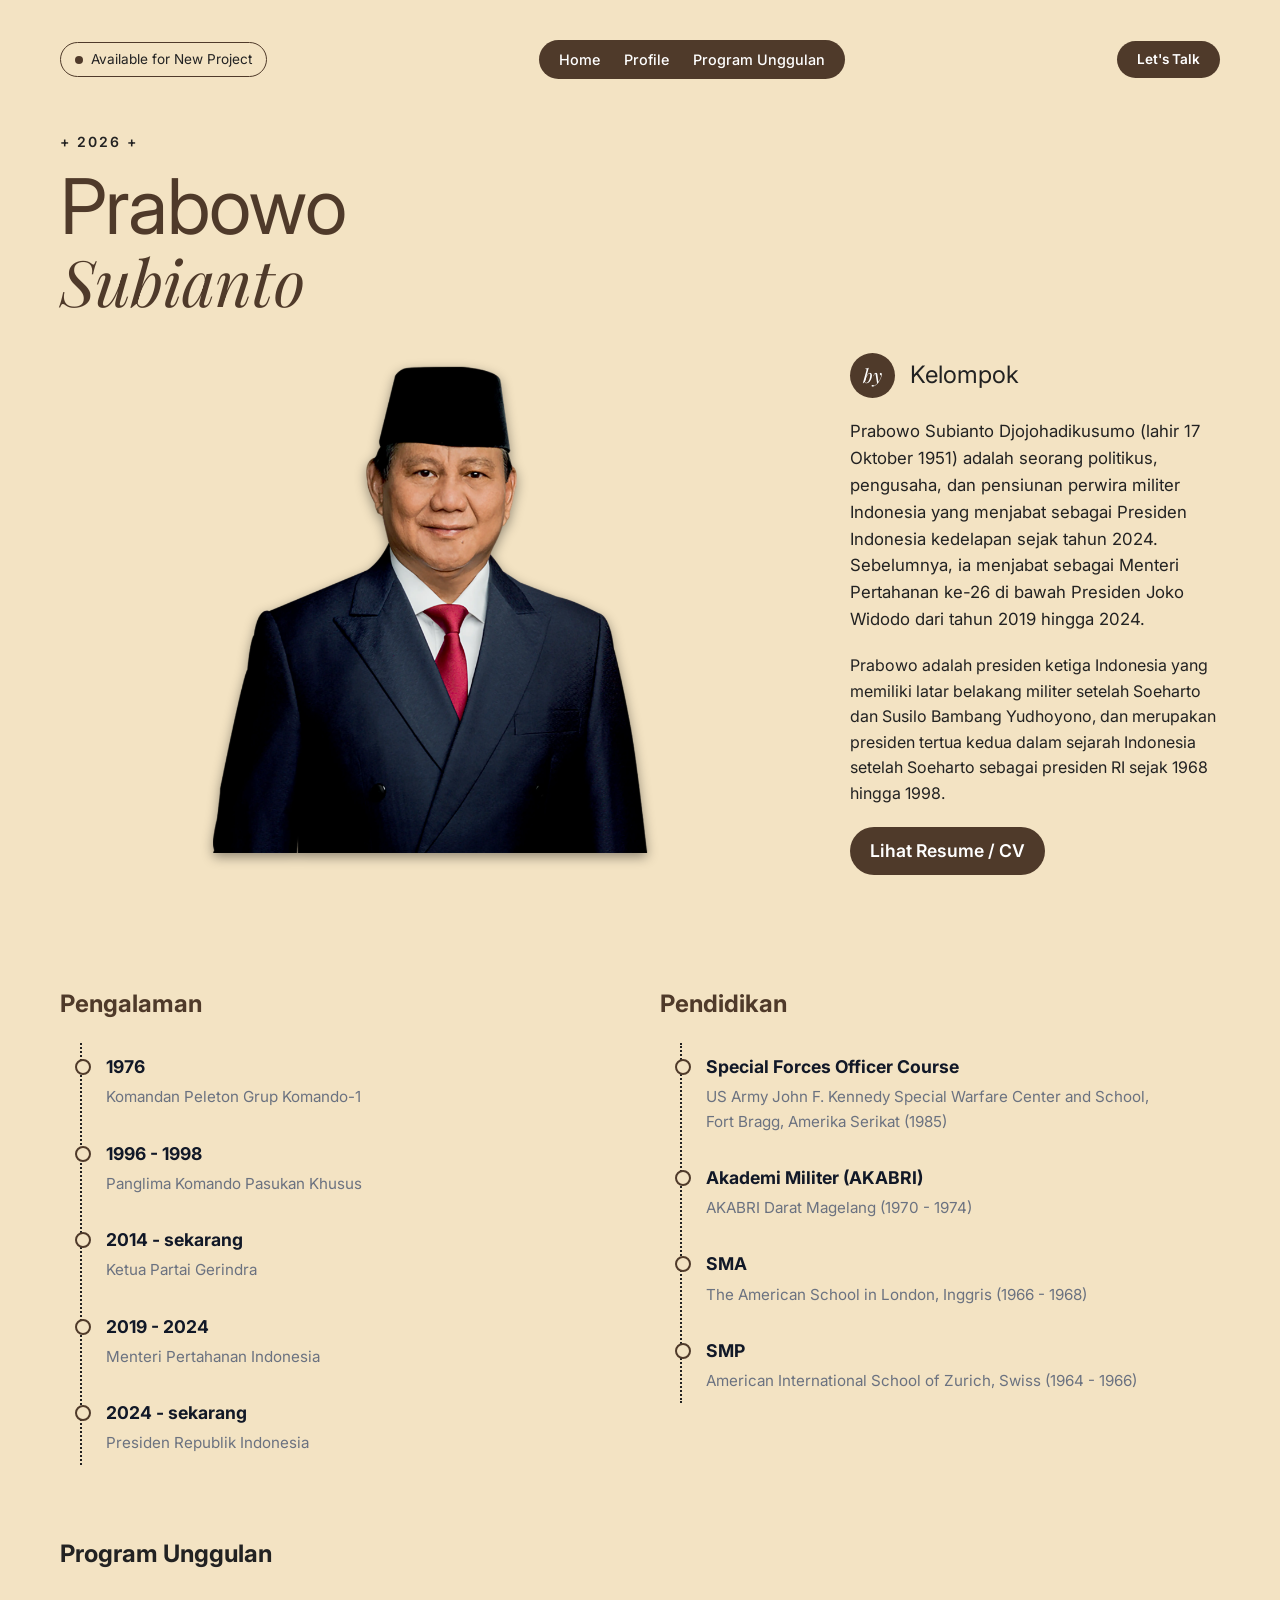
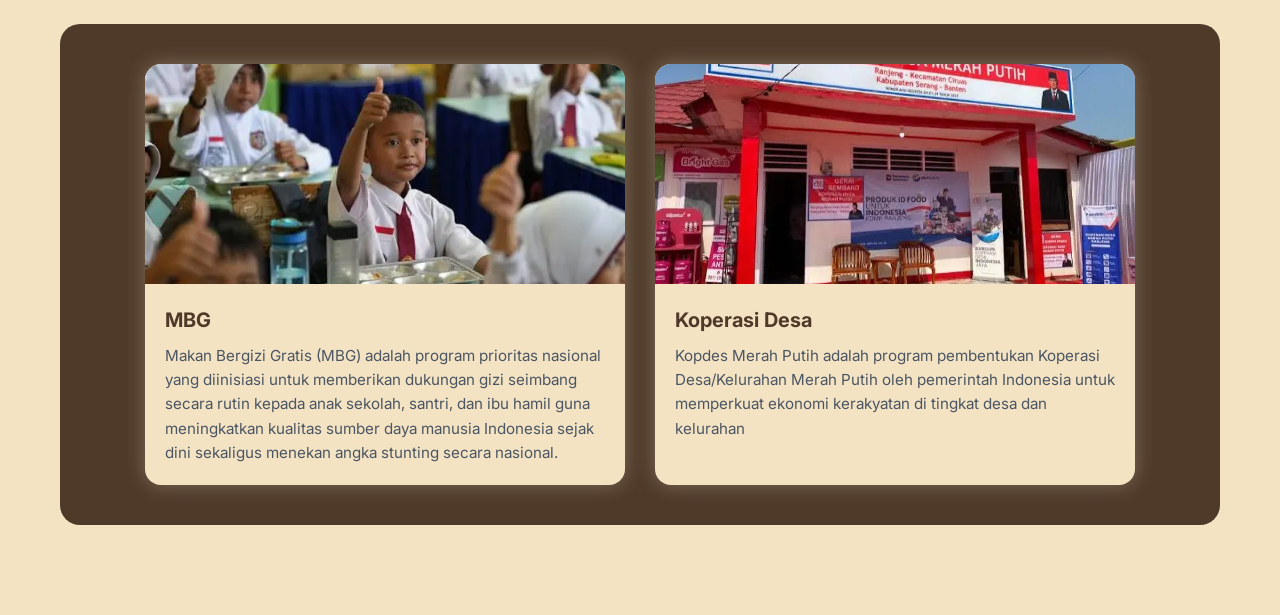
==== index.html @ b6dff0e6 "Melakukan Uploud File Semua Kebutuhan Website telah diuploud" ====
<!DOCTYPE html>
<html lang="id">

<head>
    <meta charset="UTF-8">
    <meta name="viewport" content="width=device-width, initial-scale=1.0">
    <title>Kelompok Prabowo</title>
    <link rel="stylesheet" href="assets/css/style.css">
</head>

<body>
    <div class="landing-container">
        <header class="header">
            <nav class="nav-container">
                <div class="nav-status">
                    <span class="dot"></span>
                    Available for New Project
                </div>

                <div class="nav-menu nav-menu-btn">
                    <a href="#prabowo">Home</a>
                    <a href="#profile">Profile</a>
                    <a href="#program_unggulan">Program Unggulan</a>
                </div>
                <a href="   https://www.instagram.com/prabowo/?hl=id" target="_blank" class="nav-btn">
                    Let's Talk
                </a>
            </nav>
            <div>
                <span class="year">+ 2026 +</span>
                <h1 class="title">Prabowo</h1>
                <h2 class="subtitle">Subianto</h2>
            </div>

        </header>

        <main class="main-content">
            <div class="image-section">
                <img src="assets/img/foto prabowo.webp"  loading="lazy" id="prabowo" alt="Gagal Load" class="hero-image">

            </div>

            <div class="info-section">
                <div class="author-info">
                    <div class="badge">by</div>
                    <h3 class="author-name">Kelompok</h3>
                </div>
                <p class="description">
                    Prabowo Subianto Djojohadikusumo (lahir 17 Oktober 1951) adalah seorang politikus, pengusaha, dan
                    pensiunan perwira militer Indonesia yang menjabat sebagai Presiden Indonesia kedelapan sejak tahun
                    2024. Sebelumnya, ia menjabat sebagai Menteri Pertahanan ke-26 di bawah Presiden Joko Widodo dari
                    tahun 2019 hingga 2024.
                </p>

                <p>Prabowo adalah presiden ketiga Indonesia yang memiliki latar belakang militer setelah Soeharto dan
                    Susilo Bambang Yudhoyono, dan merupakan presiden tertua kedua dalam sejarah Indonesia setelah
                    Soeharto sebagai presiden RI sejak 1968 hingga 1998.</p>

                <a href="cv.html" class="nav-btn" id="resume">Lihat Resume / CV</a>
            </div>

            <div id="profile">
                <div class="data-1">
                    <div class="experience">
                        <h2>Pengalaman</h2>
                        <div class="timeline">
                            <div class="timeline-item">
                                <div class="timeline-title">1976</div>
                                <div class="timeline-desc">Komandan Peleton Grup Komando-1</div>
                            </div>

                            <div class="timeline-item">
                                <div class="timeline-title">1996 - 1998</div>
                                <div class="timeline-desc">Panglima Komando Pasukan Khusus</div>
                            </div>

                            <div class="timeline-item">
                                <div class="timeline-title">2014 - sekarang</div>
                                <div class="timeline-desc">Ketua Partai Gerindra</div>
                            </div>

                            <div class="timeline-item">
                                <div class="timeline-title">2019 - 2024</div>
                                <div class="timeline-desc">Menteri Pertahanan Indonesia</div>
                            </div>

                            <div class="timeline-item">
                                <div class="timeline-title">2024 - sekarang</div>
                                <div class="timeline-desc">Presiden Republik Indonesia</div>
                            </div>
                        </div>
                    </div>
                    <div class="pendidikan">
                        <h2>Pendidikan</h2>
                        <div class="timeline">
                            <div class="timeline-item">
                                <div class="timeline-title">Special Forces Officer Course</div>
                                <div class="timeline-desc">US Army John F. Kennedy Special Warfare Center and
                                    School,<br>
                                    Fort
                                    Bragg, Amerika Serikat (1985)</div>
                            </div>

                            <div class="timeline-item">
                                <div class="timeline-title">Akademi Militer (AKABRI)</div>
                                <div class="timeline-desc">AKABRI Darat Magelang (1970 - 1974)</div>
                            </div>

                            <div class="timeline-item">
                                <div class="timeline-title">SMA</div>
                                <div class="timeline-desc">The American School in London, Inggris (1966 - 1968)</div>
                            </div>

                            <div class="timeline-item">
                                <div class="timeline-title">SMP</div>
                                <div class="timeline-desc">American International School of Zurich, Swiss (1964 - 1966)
                                </div>
                            </div>
                        </div>
                    </div>
                </div>
            </div>

            <h2 id="aneh">Program Unggulan</h2>
            <div id="program_unggulan">

                <div id="satu-data">
                    <div class="image-wrapper">
                        <img src="assets/img/MBG.webp" alt="Foto MBG" loading="lazy">
                        <a href="mbg.html" class="btn-view">View</a>
                    </div>
                    <div class="card-content">
                        <h3>MBG</h3>
                        <p>Makan Bergizi Gratis (MBG) adalah program prioritas nasional yang diinisiasi untuk memberikan
                            dukungan gizi seimbang secara rutin kepada anak sekolah, santri, dan ibu hamil guna
                            meningkatkan kualitas sumber daya manusia Indonesia sejak dini sekaligus menekan angka
                            stunting secara nasional. </p>
                    </div>
                </div>

                <div id="dua-data">
                    <div class="image-wrapper">
                        <img src="assets/img/kopdes.webp" alt="Foto Kopdes" loading="lazy">
                        <a href="kopdes.html" class="btn-view">View</a>
                    </div>
                    <div class="card-content">
                        <h3>Koperasi Desa</h3>
                        <p>Kopdes Merah Putih adalah program pembentukan Koperasi Desa/Kelurahan Merah Putih oleh pemerintah Indonesia untuk memperkuat ekonomi kerakyatan di tingkat desa dan kelurahan</p>
                    </div>
                </div>
            </div>
        </main>
    </div>
</body>

</html>
---- assets/css/style.css ----
@import url('https://fonts.googleapis.com/css2?family=Playfair+Display:ital@1&family=Inter:wght@300;400;600;700&display=swap');

  :root {
    --bg-color: #f3e3c3;
    --text-dark: #222222;
    --primary-blue: #4f3a2a;
    --font-sans: 'Inter', sans-serif;
    --font-serif-italic: 'Playfair Display', serif;
  }

  html {
    scroll-behavior: smooth;
  }

  * {
    margin: 0;
    padding: 0;
    box-sizing: border-box;
  }

  body {
    font-family: var(--font-sans);
    background-color: var(--bg-color);
    color: var(--text-dark);
    line-height: 1.6;
  }

  .landing-container {
    max-width: 1200px;
    margin: 0 auto;
    padding: 40px 20px;
    display: flex;
    flex-direction: column;
    min-height: 100vh;
  }

  .header {
    margin-bottom: 40px;
  }

  .nav-container {
    max-width: 1200px;
    margin: 0 auto 50px auto;
    display: flex;
    flex-direction: row;
    justify-content: space-between;
    align-items: center;
  }

  .nav-status {
    display: flex;
    align-items: center;
    gap: 8px;
    padding: 6px 14px;
    border: 1px solid var(--primary-blue);
    border-radius: 9999px;
    font-size: 0.85rem;
  }

  .dot {
    width: 8px;
    height: 8px;
    background-color: var(--primary-blue);
    border-radius: 50%;
  }

  .nav-menu {
    display: flex;
    gap: 24px;
  }

  .nav-menu a {
    text-decoration: none;
    color: #ffffff;
    font-size: 0.9rem;
    font-weight: 500;
    transition: color 0.2s;
  }

  .nav-menu a:hover {
    font-weight: bold;
  }

  .nav-menu-btn {
    background-color: var(--primary-blue);
    padding: 8px 20px;
    border-radius: 9999px;
  }

  .nav-btn {
    display: inline-block;
    text-decoration: none;
    background-color: var(--primary-blue);
    color: #ffffff;
    padding: 8px 20px;
    border-radius: 9999px;
    font-size: 0.85rem;
    font-weight: 600;
    transition: transform 0.3s ease, box-shadow 0.3s ease;
  }

  .nav-btn:hover {
    transform: translateY(-3px);
    box-shadow: 0 4px 20px rgba(0, 0, 0, 0.5);
  }


  
  .year {
    font-size: 14px;
    font-weight: 600;
    letter-spacing: 2px;
  }

  .title {
    font-size: clamp(3rem, 6vw, 6rem);
    color: var(--primary-blue);
    font-weight: 400;
    letter-spacing: -1px;
    line-height: 1.1;
    margin-top: 10px;
  }

  .subtitle {
    font-family: var(--font-serif-italic);
    font-style: italic;
    font-size: clamp(2.5rem, 5vw, 5rem);
    color: var(--primary-blue);
    font-weight: 400;
    line-height: 1;
  }

  .main-content {
    display: grid;
    grid-template-columns: 2fr 1fr;
    gap: 50px;
    align-items: start;
  }

  .image-section {
    position: relative;
  }

  .hero-image {
    width: 100%;
    max-height: 500px;
    object-fit: contain;
    display: block;
    filter: drop-shadow(0 4px 6px rgba(0, 0, 0, 0.4));
  }

  .info-section {
    padding-bottom: 20px;
  }

  .author-info {
    display: flex;
    align-items: center;
    gap: 15px;
    margin-bottom: 20px;
  }

  .badge {
    background-color: var(--primary-blue);
    color: #ffffff;
    font-family: var(--font-serif-italic);
    font-style: italic;
    width: 45px;
    height: 45px;
    border-radius: 50%;
    display: flex;
    align-items: center;
    justify-content: center;
    font-size: 1.2rem;
    flex-shrink: 0;
  }

  .author-name {
    font-size: 1.5rem;
    font-weight: 400;
  }

  .description {
    font-size: 1.05rem;
    margin-bottom: 20px;
  }

  #profile {
    grid-column: 1 / -1;
    width: 100%;
    margin-top: 40px;
  }

  .data-1 {
    display: flex;
    flex-direction: row;
    justify-content: space-between;
    align-items: flex-start;
    gap: 40px;
  }

  .experience,
  .pendidikan {
    flex: 1;
    min-width: 0;
  }

  .experience h2,
  .pendidikan h2 {
    font-size: 1.5rem;
    color: var(--primary-blue);
    margin-bottom: 20px;
  }

  .timeline {
    position: relative;
    margin-left: 20px;
    border-left: 2px dotted var(--text-dark);
    padding: 10px 0;
  }

  .timeline-item {
    position: relative;
    padding-left: 24px;
    margin-bottom: 30px;
  }

  .timeline-item:last-child {
    margin-bottom: 0;
  }

  .timeline-item::before {
    content: "";
    position: absolute;
    left: -7px;
    top: 6px;
    width: 12px;
    height: 12px;
    border-radius: 50%;
    background-color: var(--bg-color);
    border: 2px solid var(--primary-blue);
  }

  .timeline-title {
    font-weight: bold;
    font-size: 1.1rem;
    color: #111827;
  }

  .timeline-desc {
    color: #6b7280;
    font-size: 0.95rem;
    margin-top: 4px;
  }

  #program_unggulan {
    grid-column: 1 / -1;
    margin: 0 auto 50px auto;
    background-color: var(--primary-blue);
    width: 100%;
    border-radius: 20px;
    padding: 40px 24px;
    display: flex;
    justify-content: center;
    align-items: stretch;
    gap: 30px;
  }

  #satu-data,
  #dua-data {
    flex: 1;
    max-width: 480px;
    background-color: var(--bg-color);
    border-radius: 16px;
    overflow: hidden;
    box-shadow: 0 8px 24px rgba(0, 0, 0, 0.15);
    display: flex;
    flex-direction: column;
    box-shadow: 0 0 20px color-mix(in srgb, var(--bg-color) 30%, transparent);
  }

  .image-wrapper {
    position: relative;
    width: 100%;
    height: 220px;
    overflow: hidden;
  }

  .image-wrapper img {
    width: 100%;
    height: 100%;
    object-fit: cover;
    display: block;
    transition: transform 0.3s ease, filter 0.3s ease;
  }

  .btn-view {
    position: absolute;
    top: 50%;
    left: 50%;
    transform: translate(-50%, -40%);
    opacity: 0;
    pointer-events: none;
    background-color: var(--primary-blue);
    color: #ffffff;
    padding: 10px 24px;
    border-radius: 9999px;
    text-decoration: none;
    font-weight: 600;
    font-size: 0.9rem;
    letter-spacing: 0.5px;
    box-shadow: 0 4px 15px rgba(0, 0, 0, 0.3);
    transition: opacity 0.3s ease, transform 0.3s ease, background-color 0.3s ease, color 0.3s ease, box-shadow 0.3s ease;
    z-index: 2;
  }

  #satu-data:hover .btn-view,
  #dua-data:hover .btn-view {
    opacity: 1;
    pointer-events: auto;
    transform: translate(-50%, -50%);
  }

  #satu-data:hover .image-wrapper img,
  #dua-data:hover .image-wrapper img {
    transform: scale(1.05);
    filter: brightness(0.7);
  }

  .btn-view:hover {
    background-color: #ffffff;
    color: var(--primary-blue);
    box-shadow: 0 6px 20px rgba(0, 0, 0, 0.4);
  }

  .card-content {
    padding: 20px;
    display: flex;
    flex-direction: column;
    flex-grow: 1;
    text-align: left;
    gap: 8px;
  }

  .card-content h3 {
    color: var(--primary-blue);
    font-size: 1.25rem;
  }

  .card-content p {
    font-size: 0.95rem;
    color: #4b5563;
  }

  @media screen and (max-width: 900px) {
    .main-content {
      grid-template-columns: 1fr;
    }

    .image-section {
      order: -1;
    }

    .hero-image {
      max-height: 400px;
    }
  }

  @media screen and (max-width: 768px) {
    .nav-container {
      flex-direction: column;
      gap: 16px;
      text-align: center;
    }

    .nav-menu {
      gap: 16px;
      flex-wrap: wrap;
      justify-content: center;
    }

    .data-1 {
      flex-direction: column;
      gap: 30px;
    }

    #program_unggulan {
      flex-direction: column;
      align-items: center;

    }

    #satu-data,
    #dua-data {
      width: 100%;
      max-width: 100%;
    }

    .btn-view {
      opacity: 1;
      pointer-events: auto;
      transform: translate(-50%, -50%); /* Posisikan tepat di tengah gambar */
      background-color: rgba(79, 58, 42, 0.85); 
      backdrop-filter: blur(4px);
    }

    .image-wrapper img {
      filter: brightness(0.85);
    }
  }

  @media screen and (max-width: 600px) {
    .title {
      font-size: clamp(2.5rem, 8vw, 3.5rem);
    }

    .subtitle {
      font-size: clamp(2rem, 7vw, 3rem);
    }
  }



  #aneh {
      margin: 20px 0 0 0;
  }

  #resume {
    margin-top: 20px;
    padding: 10px 20px;
    font-size: 1.1rem ;
  }
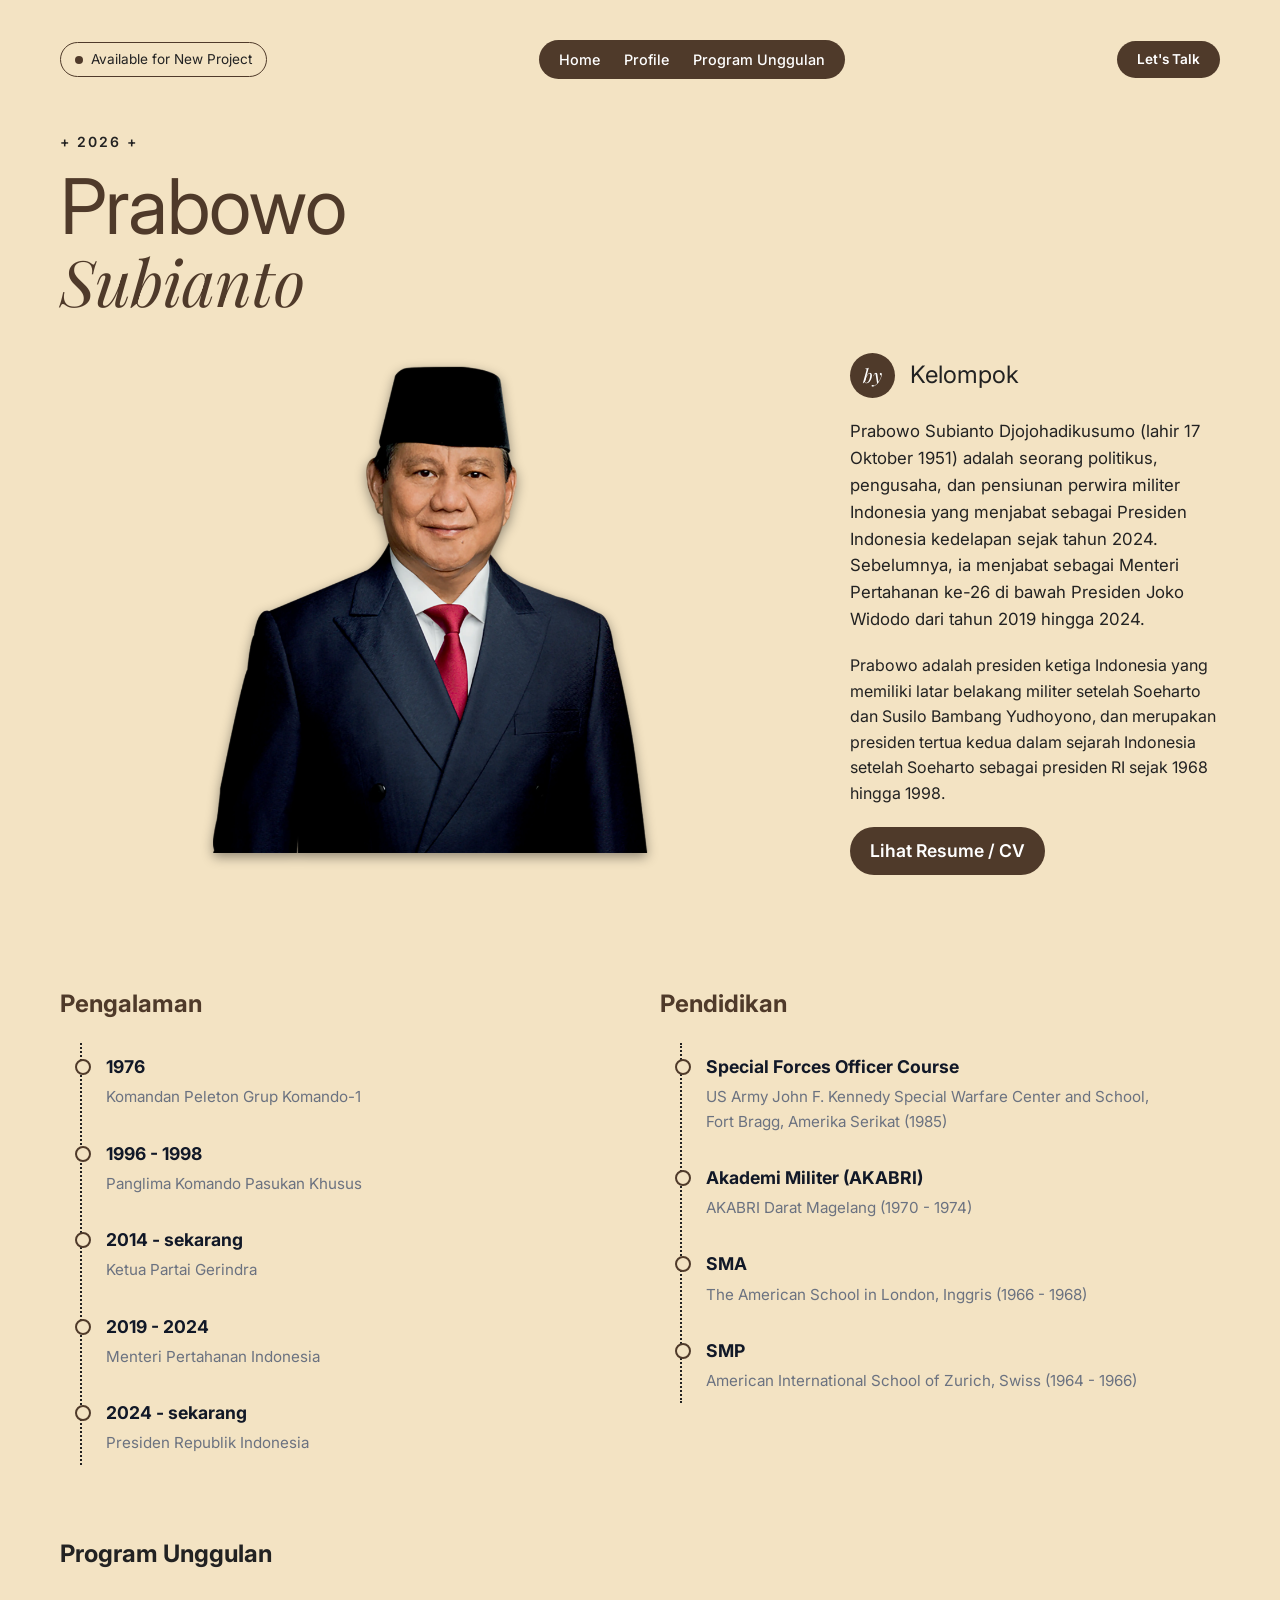
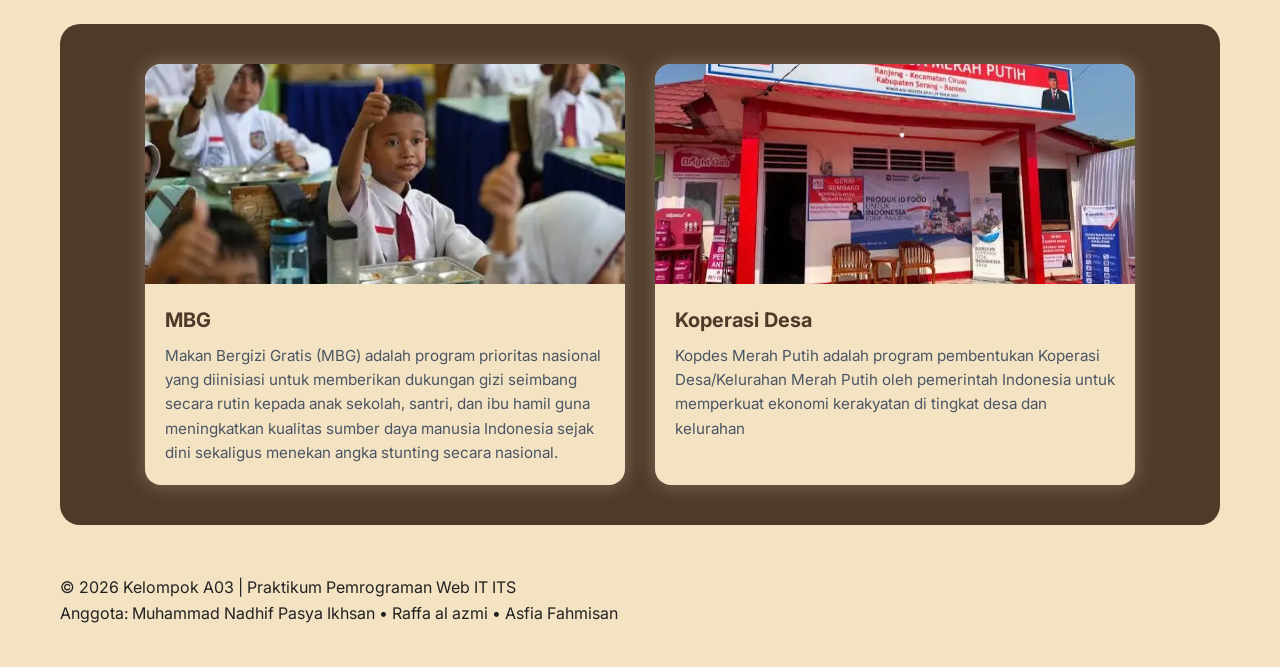
==== commit 2d365dc4: "Tambahin Footer" ====
--- a/index.html
+++ b/index.html
@@ -150,7 +150,11 @@
                 </div>
             </div>
         </main>
+        <footer class="site-footer">
+            <p>&copy; 2026 Kelompok A03 | Praktikum Pemrograman Web IT ITS</p>
+            <p class="footer-members">Anggota: Muhammad Nadhif Pasya Ikhsan &bull; Raffa al azmi &bull; Asfia Fahmisan</p>
+        </footer>
     </div>
 </body>
 
-</html>+</html>
